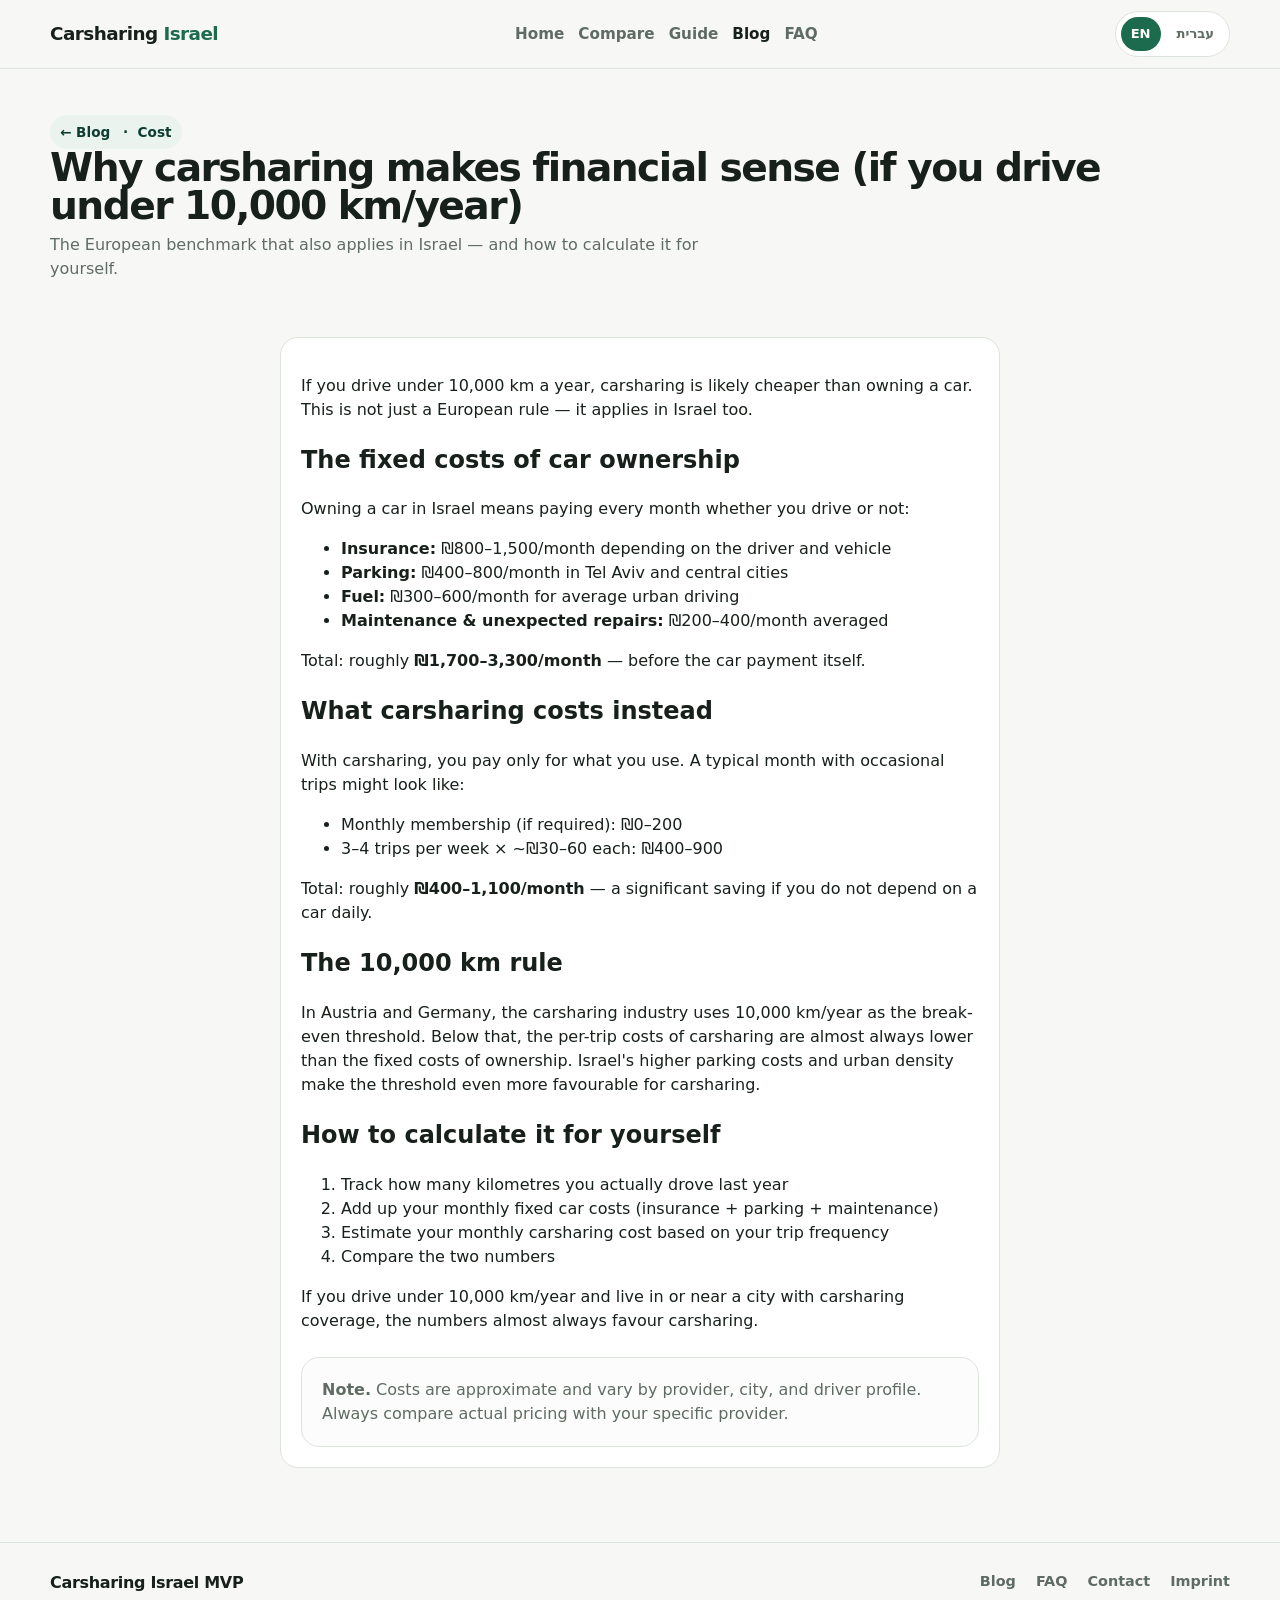
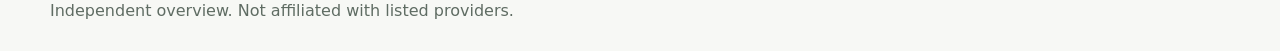
==== blog-10k-rule.html @ b192e404 "Add blog, FAQ, contact pages; EV badges, service icons, tourist section - New pages: blog.html, faq." ====
<!doctype html>
<html lang="en" dir="ltr">
<head>
  <meta charset="utf-8">
  <meta name="viewport" content="width=device-width, initial-scale=1">
  <title>Why carsharing makes financial sense (under 10,000 km/year) | Carsharing Israel</title>
  <link rel="stylesheet" href="css/styles.css">
</head>
<body>
<div id="app">
  <header class="site-header">
    <div class="container nav">
      <a class="brand" href="index.html">Carsharing <span data-i18n="brandIsrael">Israel</span></a>
      <nav class="nav-links" aria-label="Main navigation">
        <a href="index.html" data-i18n="navHome">Home</a>
        <a href="compare.html" data-i18n="navCompare">Compare</a>
        <a href="guide.html" data-i18n="navGuide">Guide</a>
        <a href="blog.html" aria-current="page" data-i18n="navBlog">Blog</a>
        <a href="faq.html" data-i18n="navFaq">FAQ</a>
      </nav>
      <div class="language-switcher" aria-label="Language">
        <button type="button" data-lang-button="en" aria-pressed="true">EN</button>
        <button type="button" data-lang-button="he" aria-pressed="false">עברית</button>
      </div>
    </div>
  </header>
  <main>
    <section class="page-title">
      <div class="container">
        <span class="eyebrow"><a href="blog.html" style="color:inherit;text-decoration:none;">← Blog</a> &nbsp;·&nbsp; Cost</span>
        <h1>Why carsharing makes financial sense (if you drive under 10,000 km/year)</h1>
        <p>The European benchmark that also applies in Israel — and how to calculate it for yourself.</p>
      </div>
    </section>
    <section class="section">
      <div class="container" style="max-width:720px;">
        <article class="page-panel">
          
<p>If you drive under 10,000 km a year, carsharing is likely cheaper than owning a car. This is not just a European rule — it applies in Israel too.</p>

<h2>The fixed costs of car ownership</h2>
<p>Owning a car in Israel means paying every month whether you drive or not:</p>
<ul>
  <li><strong>Insurance:</strong> ₪800–1,500/month depending on the driver and vehicle</li>
  <li><strong>Parking:</strong> ₪400–800/month in Tel Aviv and central cities</li>
  <li><strong>Fuel:</strong> ₪300–600/month for average urban driving</li>
  <li><strong>Maintenance &amp; unexpected repairs:</strong> ₪200–400/month averaged</li>
</ul>
<p>Total: roughly <strong>₪1,700–3,300/month</strong> — before the car payment itself.</p>

<h2>What carsharing costs instead</h2>
<p>With carsharing, you pay only for what you use. A typical month with occasional trips might look like:</p>
<ul>
  <li>Monthly membership (if required): ₪0–200</li>
  <li>3–4 trips per week × ~₪30–60 each: ₪400–900</li>
</ul>
<p>Total: roughly <strong>₪400–1,100/month</strong> — a significant saving if you do not depend on a car daily.</p>

<h2>The 10,000 km rule</h2>
<p>In Austria and Germany, the carsharing industry uses 10,000 km/year as the break-even threshold. Below that, the per-trip costs of carsharing are almost always lower than the fixed costs of ownership. Israel's higher parking costs and urban density make the threshold even more favourable for carsharing.</p>

<h2>How to calculate it for yourself</h2>
<ol>
  <li>Track how many kilometres you actually drove last year</li>
  <li>Add up your monthly fixed car costs (insurance + parking + maintenance)</li>
  <li>Estimate your monthly carsharing cost based on your trip frequency</li>
  <li>Compare the two numbers</li>
</ol>
<p>If you drive under 10,000 km/year and live in or near a city with carsharing coverage, the numbers almost always favour carsharing.</p>

<div class="disclaimer" style="margin-top:24px;">
  <strong>Note.</strong> Costs are approximate and vary by provider, city, and driver profile. Always compare actual pricing with your specific provider.
</div>

        </article>
      </div>
    </section>
  </main>
  <footer class="site-footer">
    <div class="container footer-grid">
      <div class="footer-brand">
        <strong data-i18n="footerName">Carsharing Israel</strong>
        <span data-i18n="footerNote">Independent overview. Not affiliated with listed providers.</span>
      </div>
      <nav class="footer-links" aria-label="Footer navigation">
        <a href="blog.html" data-i18n="footerBlog">Blog</a>
        <a href="faq.html" data-i18n="footerFaq">FAQ</a>
        <a href="contact.html" data-i18n="footerContact">Contact</a>
        <a href="methodology.html" data-i18n="footerImprint">Imprint</a>
      </nav>
    </div>
  </footer>
  <script src="js/i18n.js"></script>
</div>
</body>
</html>
---- css/styles.css ----
:root {
  --bg: #f7f8f5;
  --panel: #ffffff;
  --ink: #17201a;
  --muted: #5f6c63;
  --line: #dde4dc;
  --accent: #1d6b4f;
  --accent-2: #0f3d32;
  --soft: #eaf3ee;
  --warning: #fff4dc;
  --warning-ink: #7a4d00;
  --radius: 18px;
  --max: 1180px;
}

* { box-sizing: border-box; }
/* clip prevents Leaflet/RTL horizontal overflow from shifting the scroll origin */
html { overflow-x: clip; }
body {
  margin: 0;
  overflow-x: hidden;
  font-family: Inter, ui-sans-serif, system-ui, -apple-system, BlinkMacSystemFont, "Segoe UI", sans-serif;
  background: var(--bg);
  color: var(--ink);
  line-height: 1.5;
}
a { color: inherit; }
.container { width: min(var(--max), calc(100% - 32px)); margin: 0 auto; }

.site-header {
  position: sticky;
  top: 0;
  z-index: 5;
  background: rgba(247,248,245,.92);
  border-bottom: 1px solid var(--line);
  backdrop-filter: blur(14px);
}
.nav {
  min-height: 68px;
  display: flex;
  align-items: center;
  justify-content: space-between;
  gap: 18px;
}
.brand { text-decoration: none; font-weight: 800; letter-spacing: -.03em; font-size: 1.15rem; }
.brand span { color: var(--accent); }
.nav-links { display: flex; gap: 14px; flex-wrap: wrap; justify-content: flex-end; }
.nav-links a {
  text-decoration: none;
  color: var(--muted);
  font-weight: 650;
  font-size: .95rem;
}
.nav-links a[aria-current="page"], .nav-links a:hover { color: var(--ink); }

.hero {
  padding: 64px 0 36px;
}
.hero-grid {
  display: grid;
  grid-template-columns: 1.3fr .7fr;
  gap: 28px;
  align-items: stretch;
}
.eyebrow {
  display: inline-flex;
  align-items: center;
  gap: 8px;
  padding: 7px 10px;
  border-radius: 999px;
  background: var(--soft);
  color: var(--accent-2);
  font-weight: 700;
  font-size: .85rem;
}
h1 {
  margin: 18px 0 14px;
  font-size: clamp(2.25rem, 7vw, 5rem);
  line-height: .96;
  letter-spacing: -.06em;
}
.lead {
  margin: 0;
  max-width: 720px;
  color: var(--muted);
  font-size: clamp(1.05rem, 2.5vw, 1.32rem);
}
.hero-actions { display: flex; gap: 12px; flex-wrap: wrap; margin-top: 26px; }
.button {
  display: inline-flex;
  align-items: center;
  justify-content: center;
  min-height: 44px;
  padding: 0 18px;
  border-radius: 999px;
  text-decoration: none;
  font-weight: 750;
  border: 1px solid var(--accent);
}
.button.primary { background: var(--accent); color: white; }
.button.secondary { background: transparent; color: var(--accent-2); }
.stat-panel {
  background: var(--panel);
  border: 1px solid var(--line);
  border-radius: var(--radius);
  padding: 24px;
  display: grid;
  align-content: center;
  gap: 12px;
}
.stat {
  padding: 14px 0;
  border-bottom: 1px solid var(--line);
}
.stat:last-child { border-bottom: none; }
.stat strong { display: block; font-size: 1.6rem; letter-spacing: -.04em; }
.stat span { color: var(--muted); font-weight: 650; font-size: .95rem; }

.section { padding: 34px 0; }
.section-header {
  display: flex;
  justify-content: space-between;
  align-items: end;
  gap: 20px;
  margin-bottom: 18px;
}
.section-header h2, .page-title h1 { margin: 0; font-size: clamp(1.6rem, 4vw, 2.45rem); letter-spacing: -.04em; }
.section-header p, .page-title p { color: var(--muted); max-width: 720px; margin: 8px 0 0; }

.filters {
  background: var(--panel);
  border: 1px solid var(--line);
  border-radius: var(--radius);
  padding: 18px;
  display: grid;
  grid-template-columns: repeat(7, minmax(0, 1fr));
  gap: 12px;
  margin-bottom: 20px;
}
.filter-field label {
  display: block;
  font-size: .78rem;
  font-weight: 800;
  color: var(--muted);
  margin-bottom: 6px;
  text-transform: uppercase;
  letter-spacing: .05em;
}
select, button.reset {
  width: 100%;
  min-height: 42px;
  border: 1px solid var(--line);
  border-radius: 12px;
  background: #fff;
  padding: 0 10px;
  color: var(--ink);
  font: inherit;
}
button.reset { cursor: pointer; font-weight: 750; color: var(--accent-2); }

.result-count { color: var(--muted); font-weight: 700; margin: 0 0 14px; }
.provider-grid {
  display: grid;
  grid-template-columns: repeat(3, minmax(0, 1fr));
  gap: 16px;
}
.provider-card {
  background: var(--panel);
  border: 1px solid var(--line);
  border-radius: var(--radius);
  padding: 18px;
  display: flex;
  flex-direction: column;
  min-height: 100%;
}
.card-top { display: flex; justify-content: space-between; gap: 10px; align-items: flex-start; }
.provider-card h3 { margin: 0; font-size: 1.22rem; letter-spacing: -.03em; }
.hebrew { color: var(--muted); font-weight: 700; margin-top: 2px; }
.provider-card p { color: var(--muted); }
.badges { display: flex; flex-wrap: wrap; gap: 7px; margin: 10px 0; }
.badge {
  display: inline-flex;
  align-items: center;
  border: 1px solid var(--line);
  background: #fbfcfb;
  border-radius: 999px;
  padding: 5px 9px;
  font-size: .78rem;
  font-weight: 750;
  color: var(--muted);
}
.badge.high { background: var(--soft); color: var(--accent-2); border-color: #cfe1d7; }
.badge.medium { background: var(--warning); color: var(--warning-ink); border-color: #f0ddab; }
.meta-list { display: grid; gap: 10px; margin: 14px 0; }
.meta-item strong { display: block; font-size: .78rem; text-transform: uppercase; color: var(--muted); letter-spacing: .06em; }
.meta-item span { font-weight: 650; }
.card-footer { margin-top: auto; padding-top: 14px; display: flex; justify-content: space-between; gap: 10px; align-items: center; }
.card-footer a { color: var(--accent); font-weight: 800; text-decoration: none; }
.small-note { color: var(--muted); font-size: .82rem; }

.choice-grid { display: grid; grid-template-columns: repeat(4, minmax(0, 1fr)); gap: 14px; }
.choice-card, .guide-card, .disclaimer, .page-panel {
  background: var(--panel);
  border: 1px solid var(--line);
  border-radius: var(--radius);
  padding: 20px;
}
.choice-card h3, .guide-card h2 { margin: 0 0 8px; letter-spacing: -.03em; }
.choice-card p, .guide-card p, .guide-card li { color: var(--muted); }

.table-wrap {
  overflow-x: auto;
  background: var(--panel);
  border: 1px solid var(--line);
  border-radius: var(--radius);
}
table { width: 100%; border-collapse: collapse; min-width: 900px; }
th, td { text-align: left; padding: 14px; border-bottom: 1px solid var(--line); vertical-align: top; }
th { font-size: .78rem; text-transform: uppercase; color: var(--muted); letter-spacing: .06em; background: #fbfcfb; }
td { font-size: .95rem; }
tr:last-child td { border-bottom: none; }
.table-link { color: var(--accent); font-weight: 800; text-decoration: none; }

.page-title { padding: 46px 0 22px; }
.guide-grid { display: grid; grid-template-columns: 1fr 1fr; gap: 16px; }
.disclaimer { background: #fbfcfb; color: var(--muted); }
.site-footer { margin-top: 40px; padding: 28px 0; border-top: 1px solid var(--line); color: var(--muted); }
.footer-inner { display: flex; justify-content: space-between; gap: 16px; flex-wrap: wrap; }
.empty { background: var(--panel); border: 1px dashed var(--line); border-radius: var(--radius); padding: 28px; color: var(--muted); }


.quick-start { padding-top: 18px; }
.quick-choice-grid { align-items: stretch; }
.choice-button {
  text-align: left;
  cursor: pointer;
  font: inherit;
  color: inherit;
}
.choice-button:hover, .choice-button:focus-visible {
  border-color: var(--accent);
  outline: none;
}
.choice-button.active {
  border-color: var(--accent);
  background: var(--soft);
}
.skip-link {
  position: absolute;
  left: -9999px;
  top: auto;
  width: 1px;
  height: 1px;
  overflow: hidden;
}
.skip-link:focus {
  position: fixed;
  top: 12px;
  left: 12px;
  width: auto;
  height: auto;
  padding: 8px 16px;
  background: var(--accent);
  color: #fff;
  border-radius: 8px;
  font-weight: 700;
  z-index: 100;
  text-decoration: none;
}
.taxonomy-strip { padding-top: 18px; }
.section-header.compact { margin-bottom: 14px; }
.taxonomy-grid {
  display: grid;
  grid-template-columns: repeat(4, minmax(0, 1fr));
  gap: 14px;
}
.taxonomy-card {
  background: var(--soft);
  border: 1px solid #cfe1d7;
  border-radius: var(--radius);
  padding: 18px;
}
.taxonomy-card h3 { margin: 0 0 8px; letter-spacing: -.03em; }
.taxonomy-card p { margin: 0; color: var(--muted); }
.primary-filter select { border-color: #b7d1c3; }
.methodology-callout {
  display: flex;
  align-items: center;
  justify-content: space-between;
  gap: 18px;
  background: var(--panel);
  border: 1px solid var(--line);
  border-radius: var(--radius);
  padding: 22px;
}
.methodology-callout h2 { margin: 0 0 8px; letter-spacing: -.04em; }
.methodology-callout p { margin: 0; color: var(--muted); max-width: 820px; }

@media (max-width: 920px) {
  .hero-grid, .guide-grid { grid-template-columns: 1fr; }
  .filters { grid-template-columns: repeat(2, minmax(0, 1fr)); }
  .provider-grid { grid-template-columns: repeat(2, minmax(0, 1fr)); }
  .choice-grid, .taxonomy-grid { grid-template-columns: repeat(2, minmax(0, 1fr)); }
}
@media (max-width: 620px) {
  .container { width: min(var(--max), calc(100% - 22px)); }
  /* compact sticky nav: brand + switcher on one row, links below */
  .nav { padding: 10px 0; gap: 8px; flex-wrap: wrap; }
  .brand { font-size: 1rem; }
  .nav-links { order: 3; width: 100%; justify-content: flex-start; gap: 10px; }
  .nav-links a { font-size: .88rem; }
  .language-switcher { margin-left: auto; }
  .hero { padding-top: 28px; }
  h1 { font-size: clamp(1.9rem, 9vw, 3rem); }
  /* hide taxonomy strip on mobile — too much info density */
  .taxonomy-strip { display: none; }
  /* 2-col filters instead of 1 — less scrolling */
  .filters { grid-template-columns: repeat(2, minmax(0, 1fr)); gap: 8px; padding: 12px; }
  .provider-grid { grid-template-columns: 1fr; }
  .choice-grid { grid-template-columns: repeat(2, minmax(0, 1fr)); }
  .section-header { display: block; }
  .methodology-callout { display: block; }
  .methodology-callout .button { margin-top: 16px; }
  .card-footer { display: block; }
  .card-footer a { display: inline-block; margin-top: 8px; }
  /* reduce card padding on mobile */
  .provider-card { padding: 14px; }
  .stat-panel { padding: 16px; }
}

.map-layout {
  display: grid;
  grid-template-columns: minmax(0, 1.4fr) minmax(280px, .6fr);
  gap: 18px;
  align-items: stretch;
}
.map-card,
.map-panel {
  background: var(--panel);
  border: 1px solid var(--line);
  border-radius: var(--radius);
  overflow: hidden;
}
.coverage-map {
  width: 100%;
  min-height: 460px;
  background: #e7eee9;
  /* Leaflet positions tiles absolutely; force LTR so tiles don't escape in RTL mode */
  direction: ltr;
  overflow: hidden;
}
.map-fallback {
  margin: 0;
  padding: 12px 16px 16px;
  color: var(--muted);
  font-size: .9rem;
  border-top: 1px solid var(--line);
}
.map-panel {
  padding: 22px;
}
.map-panel h3 {
  margin: 0 0 10px;
  letter-spacing: -.03em;
}
.map-panel ul {
  margin: 0 0 18px;
  padding-left: 18px;
  color: var(--muted);
}
.map-panel li + li { margin-top: 8px; }
.coverage-list {
  display: grid;
  gap: 10px;
}
.coverage-city {
  border: 1px solid var(--line);
  border-radius: 14px;
  padding: 12px;
  background: var(--bg);
}
.coverage-city strong {
  display: block;
  margin-bottom: 4px;
}
.coverage-city span {
  color: var(--muted);
  font-size: .9rem;
}
.leaflet-popup-content {
  font-family: Inter, ui-sans-serif, system-ui, -apple-system, BlinkMacSystemFont, "Segoe UI", sans-serif;
}
.leaflet-popup-content strong { display: block; margin-bottom: 4px; }

@media (max-width: 920px) {
  .map-layout { grid-template-columns: 1fr; }
  .coverage-map { min-height: 380px; }
}
@media (max-width: 620px) {
  .coverage-map { min-height: 320px; }
}

.language-switcher {
  display: inline-flex;
  align-items: center;
  gap: 6px;
  padding: 5px;
  border: 1px solid var(--line);
  border-radius: 999px;
  background: var(--panel);
  color: var(--muted);
  font-size: .82rem;
  font-weight: 750;
}
.language-switcher button {
  border: 0;
  border-radius: 999px;
  padding: 7px 10px;
  background: transparent;
  color: var(--muted);
  font: inherit;
  cursor: pointer;
}
.language-switcher button[aria-pressed="true"] {
  background: var(--accent);
  color: #fff;
}
.provider-heading,
.table-provider {
  display: flex;
  align-items: center;
  gap: 10px;
}
.provider-logo,
.table-logo {
  width: 38px;
  height: 38px;
  border-radius: 11px;
  border: 1px solid var(--line);
  background: #fff;
  object-fit: contain;
  padding: 5px;
  flex: 0 0 auto;
}
.table-logo {
  width: 32px;
  height: 32px;
  border-radius: 9px;
}
#app[dir="rtl"] {
  font-family: Arial, "Noto Sans Hebrew", "Rubik", system-ui, sans-serif;
}
/* RTL layout — dir="rtl" on #app already reverses flex row direction,
   so we do NOT add row-reverse here (that would cancel out RTL). */
#app[dir="rtl"] .nav-links { justify-content: flex-start; }
#app[dir="rtl"] .choice-button { text-align: right; }
#app[dir="rtl"] th,
#app[dir="rtl"] td { text-align: right; }
#app[dir="rtl"] .map-panel ul,
#app[dir="rtl"] .guide-card ul { padding-left: 0; padding-right: 18px; }
#app[dir="rtl"] h1 { letter-spacing: -.04em; }
#app[dir="rtl"] .leaflet-popup-content { direction: rtl; text-align: right; }
#app[dir="rtl"] .card-footer a,
#app[dir="rtl"] .table-link { direction: ltr; unicode-bidi: isolate; }
#app[dir="rtl"] .meta-item strong,
#app[dir="rtl"] .filter-field label { text-align: right; }

@media (max-width: 620px) {
  .language-switcher { align-self: center; }
  #app[dir="rtl"] .language-switcher { margin-left: 0; margin-right: auto; }
  #app[dir="rtl"] .nav-links { justify-content: flex-start; }
}

/* ── EV badge ──────────────────────────────────────────────────────────── */
.badge.ev {
  background: #e8f5e9;
  color: #2e7d32;
  border-color: #a5d6a7;
}

/* ── Tourist quick-start link card ─────────────────────────────────────── */
.choice-link {
  text-decoration: none;
  display: block;
  text-align: left;
  color: inherit;
  border-left: 3px solid var(--accent);
}
.choice-link:hover, .choice-link:focus-visible {
  border-color: var(--accent);
  background: var(--soft);
  outline: none;
}

/* ── 5-column quick-start grid on large screens ─────────────────────────── */
@media (min-width: 921px) {
  .five-col { grid-template-columns: repeat(5, minmax(0, 1fr)); }
}

/* ── Footer grid ────────────────────────────────────────────────────────── */
.footer-grid {
  display: flex;
  justify-content: space-between;
  align-items: flex-start;
  gap: 24px;
  flex-wrap: wrap;
}
.footer-brand {
  display: flex;
  flex-direction: column;
  gap: 4px;
}
.footer-brand strong { color: var(--ink); font-size: 1rem; letter-spacing: -.02em; }
.footer-links {
  display: flex;
  gap: 20px;
  flex-wrap: wrap;
  align-items: center;
}
.footer-links a {
  color: var(--muted);
  text-decoration: none;
  font-weight: 650;
  font-size: .9rem;
}
.footer-links a:hover { color: var(--ink); }

/* ── Blog / FAQ page styles ─────────────────────────────────────────────── */
.blog-grid { display: grid; grid-template-columns: repeat(2, minmax(0, 1fr)); gap: 20px; }
.blog-card {
  background: var(--panel);
  border: 1px solid var(--line);
  border-radius: var(--radius);
  padding: 24px;
  text-decoration: none;
  color: inherit;
  display: flex;
  flex-direction: column;
  gap: 10px;
}
.blog-card:hover { border-color: var(--accent); }
.blog-card h2 { margin: 0; font-size: 1.25rem; letter-spacing: -.03em; }
.blog-card p { margin: 0; color: var(--muted); }
.blog-tag { display: inline-block; background: var(--soft); color: var(--accent-2); border-radius: 999px; padding: 4px 10px; font-size: .78rem; font-weight: 750; }
.faq-list { display: grid; gap: 12px; }
.faq-item {
  background: var(--panel);
  border: 1px solid var(--line);
  border-radius: var(--radius);
  padding: 20px;
}
.faq-item h3 { margin: 0 0 8px; font-size: 1rem; letter-spacing: -.02em; }
.faq-item p { margin: 0; color: var(--muted); }

@media (max-width: 920px) {
  .blog-grid { grid-template-columns: 1fr; }
}
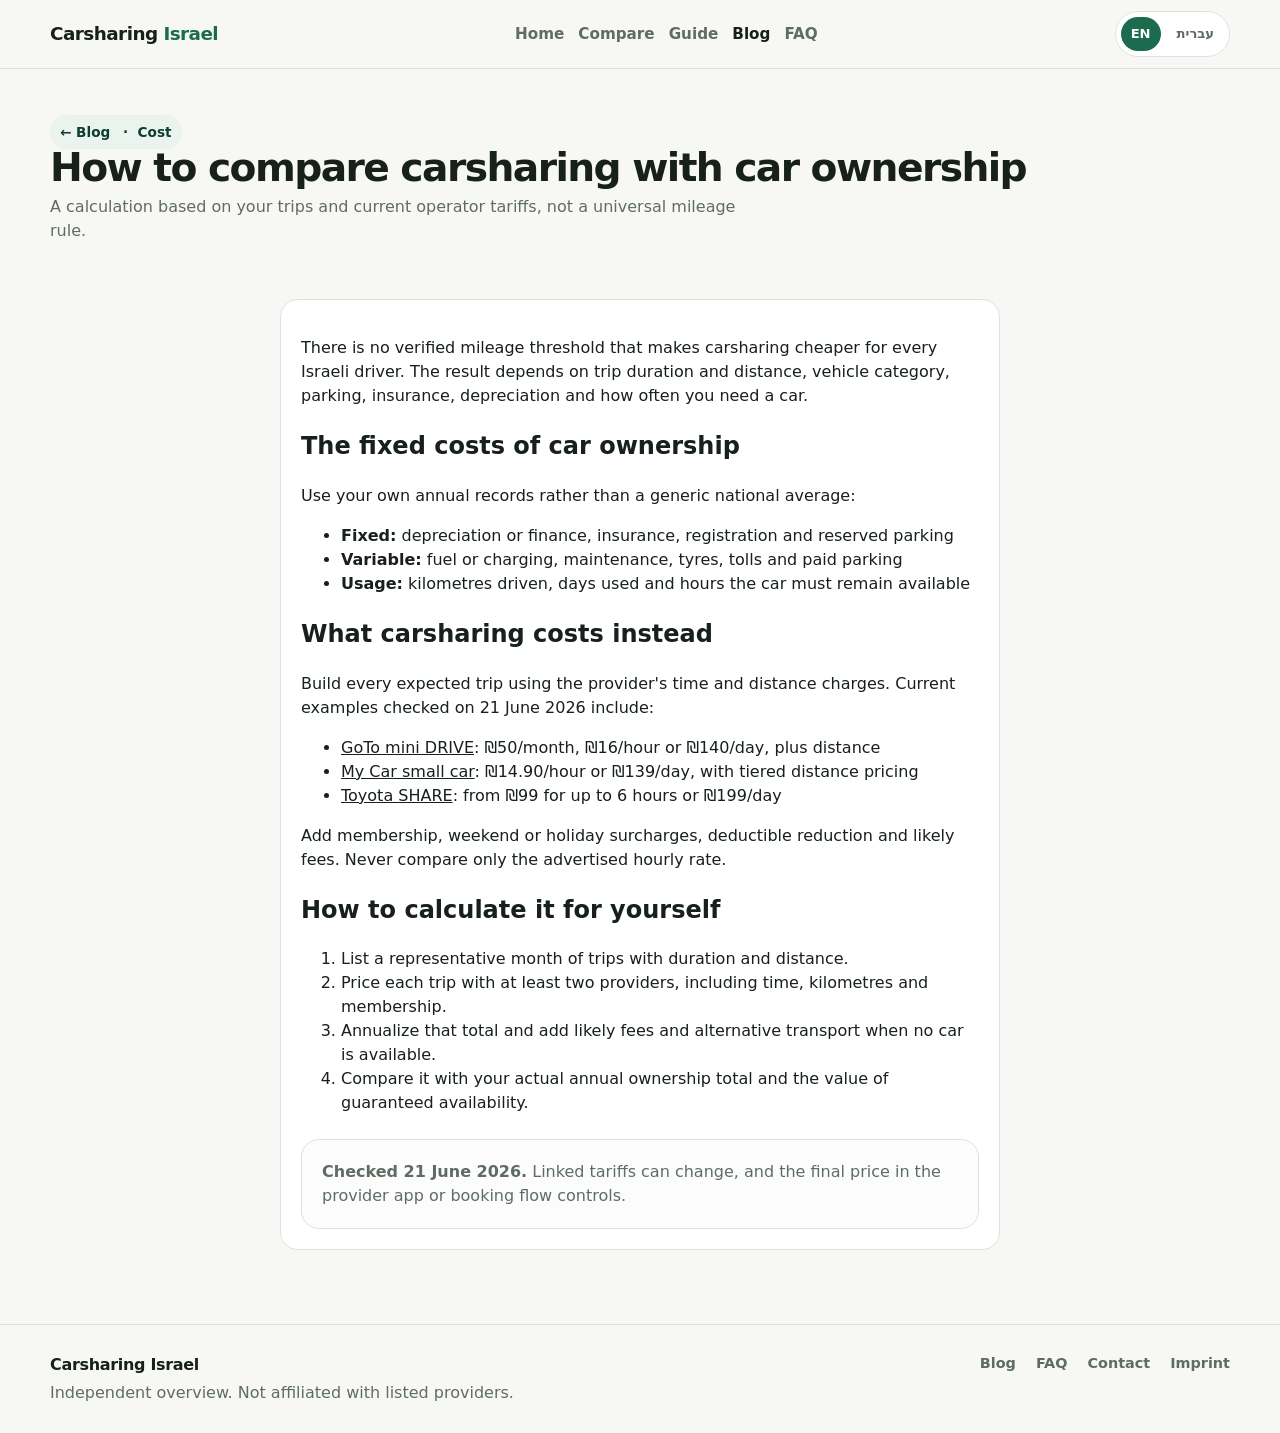
==== commit 3754f235: "Add sources, real pricing data, and content updates - providers.js: full sources array, lastChecked " ====
--- a/blog-10k-rule.html
+++ b/blog-10k-rule.html
@@ -3,8 +3,16 @@
 <head>
   <meta charset="utf-8">
   <meta name="viewport" content="width=device-width, initial-scale=1">
-  <title>Why carsharing makes financial sense (under 10,000 km/year) | Carsharing Israel</title>
+  <title>How to compare carsharing with car ownership | Carsharing Israel</title>
   <link rel="stylesheet" href="css/styles.css">
+  <!-- Google Analytics — replace G-XXXXXXXXXX with your property ID -->
+  <script async src="https://www.googletagmanager.com/gtag/js?id=G-XXXXXXXXXX"></script>
+  <script>
+    window.dataLayer = window.dataLayer || [];
+    function gtag(){dataLayer.push(arguments);}
+    gtag('js', new Date());
+    gtag('config', 'G-XXXXXXXXXX');
+  </script>
 </head>
 <body>
 <div id="app">
@@ -28,48 +36,43 @@
     <section class="page-title">
       <div class="container">
         <span class="eyebrow"><a href="blog.html" style="color:inherit;text-decoration:none;">← Blog</a> &nbsp;·&nbsp; Cost</span>
-        <h1>Why carsharing makes financial sense (if you drive under 10,000 km/year)</h1>
-        <p>The European benchmark that also applies in Israel — and how to calculate it for yourself.</p>
+        <h1>How to compare carsharing with car ownership</h1>
+        <p>A calculation based on your trips and current operator tariffs, not a universal mileage rule.</p>
       </div>
     </section>
     <section class="section">
       <div class="container" style="max-width:720px;">
         <article class="page-panel">
           
-<p>If you drive under 10,000 km a year, carsharing is likely cheaper than owning a car. This is not just a European rule — it applies in Israel too.</p>
+<p>There is no verified mileage threshold that makes carsharing cheaper for every Israeli driver. The result depends on trip duration and distance, vehicle category, parking, insurance, depreciation and how often you need a car.</p>
 
 <h2>The fixed costs of car ownership</h2>
-<p>Owning a car in Israel means paying every month whether you drive or not:</p>
+<p>Use your own annual records rather than a generic national average:</p>
 <ul>
-  <li><strong>Insurance:</strong> ₪800–1,500/month depending on the driver and vehicle</li>
-  <li><strong>Parking:</strong> ₪400–800/month in Tel Aviv and central cities</li>
-  <li><strong>Fuel:</strong> ₪300–600/month for average urban driving</li>
-  <li><strong>Maintenance &amp; unexpected repairs:</strong> ₪200–400/month averaged</li>
+  <li><strong>Fixed:</strong> depreciation or finance, insurance, registration and reserved parking</li>
+  <li><strong>Variable:</strong> fuel or charging, maintenance, tyres, tolls and paid parking</li>
+  <li><strong>Usage:</strong> kilometres driven, days used and hours the car must remain available</li>
 </ul>
-<p>Total: roughly <strong>₪1,700–3,300/month</strong> — before the car payment itself.</p>
 
 <h2>What carsharing costs instead</h2>
-<p>With carsharing, you pay only for what you use. A typical month with occasional trips might look like:</p>
+<p>Build every expected trip using the provider's time and distance charges. Current examples checked on 21 June 2026 include:</p>
 <ul>
-  <li>Monthly membership (if required): ₪0–200</li>
-  <li>3–4 trips per week × ~₪30–60 each: ₪400–900</li>
+  <li><a href="https://gotoglobal.com/pricing-list/" target="_blank" rel="noopener noreferrer">GoTo mini DRIVE</a>: ₪50/month, ₪16/hour or ₪140/day, plus distance</li>
+  <li><a href="https://www.mycar-israel.com/price" target="_blank" rel="noopener noreferrer">My Car small car</a>: ₪14.90/hour or ₪139/day, with tiered distance pricing</li>
+  <li><a href="https://www.toyota.co.il/discover-toyota/toyota-share" target="_blank" rel="noopener noreferrer">Toyota SHARE</a>: from ₪99 for up to 6 hours or ₪199/day</li>
 </ul>
-<p>Total: roughly <strong>₪400–1,100/month</strong> — a significant saving if you do not depend on a car daily.</p>
-
-<h2>The 10,000 km rule</h2>
-<p>In Austria and Germany, the carsharing industry uses 10,000 km/year as the break-even threshold. Below that, the per-trip costs of carsharing are almost always lower than the fixed costs of ownership. Israel's higher parking costs and urban density make the threshold even more favourable for carsharing.</p>
+<p>Add membership, weekend or holiday surcharges, deductible reduction and likely fees. Never compare only the advertised hourly rate.</p>
 
 <h2>How to calculate it for yourself</h2>
 <ol>
-  <li>Track how many kilometres you actually drove last year</li>
-  <li>Add up your monthly fixed car costs (insurance + parking + maintenance)</li>
-  <li>Estimate your monthly carsharing cost based on your trip frequency</li>
-  <li>Compare the two numbers</li>
+  <li>List a representative month of trips with duration and distance.</li>
+  <li>Price each trip with at least two providers, including time, kilometres and membership.</li>
+  <li>Annualize that total and add likely fees and alternative transport when no car is available.</li>
+  <li>Compare it with your actual annual ownership total and the value of guaranteed availability.</li>
 </ol>
-<p>If you drive under 10,000 km/year and live in or near a city with carsharing coverage, the numbers almost always favour carsharing.</p>
 
 <div class="disclaimer" style="margin-top:24px;">
-  <strong>Note.</strong> Costs are approximate and vary by provider, city, and driver profile. Always compare actual pricing with your specific provider.
+  <strong>Checked 21 June 2026.</strong> Linked tariffs can change, and the final price in the provider app or booking flow controls.
 </div>
 
         </article>
@@ -93,4 +96,4 @@
   <script src="js/i18n.js"></script>
 </div>
 </body>
-</html>+</html>
--- a/css/styles.css
+++ b/css/styles.css
@@ -194,6 +194,22 @@
 .meta-list { display: grid; gap: 10px; margin: 14px 0; }
 .meta-item strong { display: block; font-size: .78rem; text-transform: uppercase; color: var(--muted); letter-spacing: .06em; }
 .meta-item span { font-weight: 650; }
+.price-snapshot {
+  border: 1px solid #cfe1d7;
+  border-radius: 12px;
+  background: var(--soft);
+  padding: 11px;
+}
+.price-snapshot span { display: block; line-height: 1.5; }
+.source-list { display: grid; gap: 5px; }
+.source-link {
+  color: var(--accent);
+  font-weight: 750;
+  text-decoration: underline;
+  text-decoration-thickness: 1px;
+  text-underline-offset: 3px;
+}
+.source-link small { color: var(--muted); font-weight: 650; }
 .card-footer { margin-top: auto; padding-top: 14px; display: flex; justify-content: space-between; gap: 10px; align-items: center; }
 .card-footer a { color: var(--accent); font-weight: 800; text-decoration: none; }
 .small-note { color: var(--muted); font-size: .82rem; }
@@ -214,7 +230,7 @@
   border: 1px solid var(--line);
   border-radius: var(--radius);
 }
-table { width: 100%; border-collapse: collapse; min-width: 900px; }
+table { width: 100%; border-collapse: collapse; min-width: 1500px; }
 th, td { text-align: left; padding: 14px; border-bottom: 1px solid var(--line); vertical-align: top; }
 th { font-size: .78rem; text-transform: uppercase; color: var(--muted); letter-spacing: .06em; background: #fbfcfb; }
 td { font-size: .95rem; }
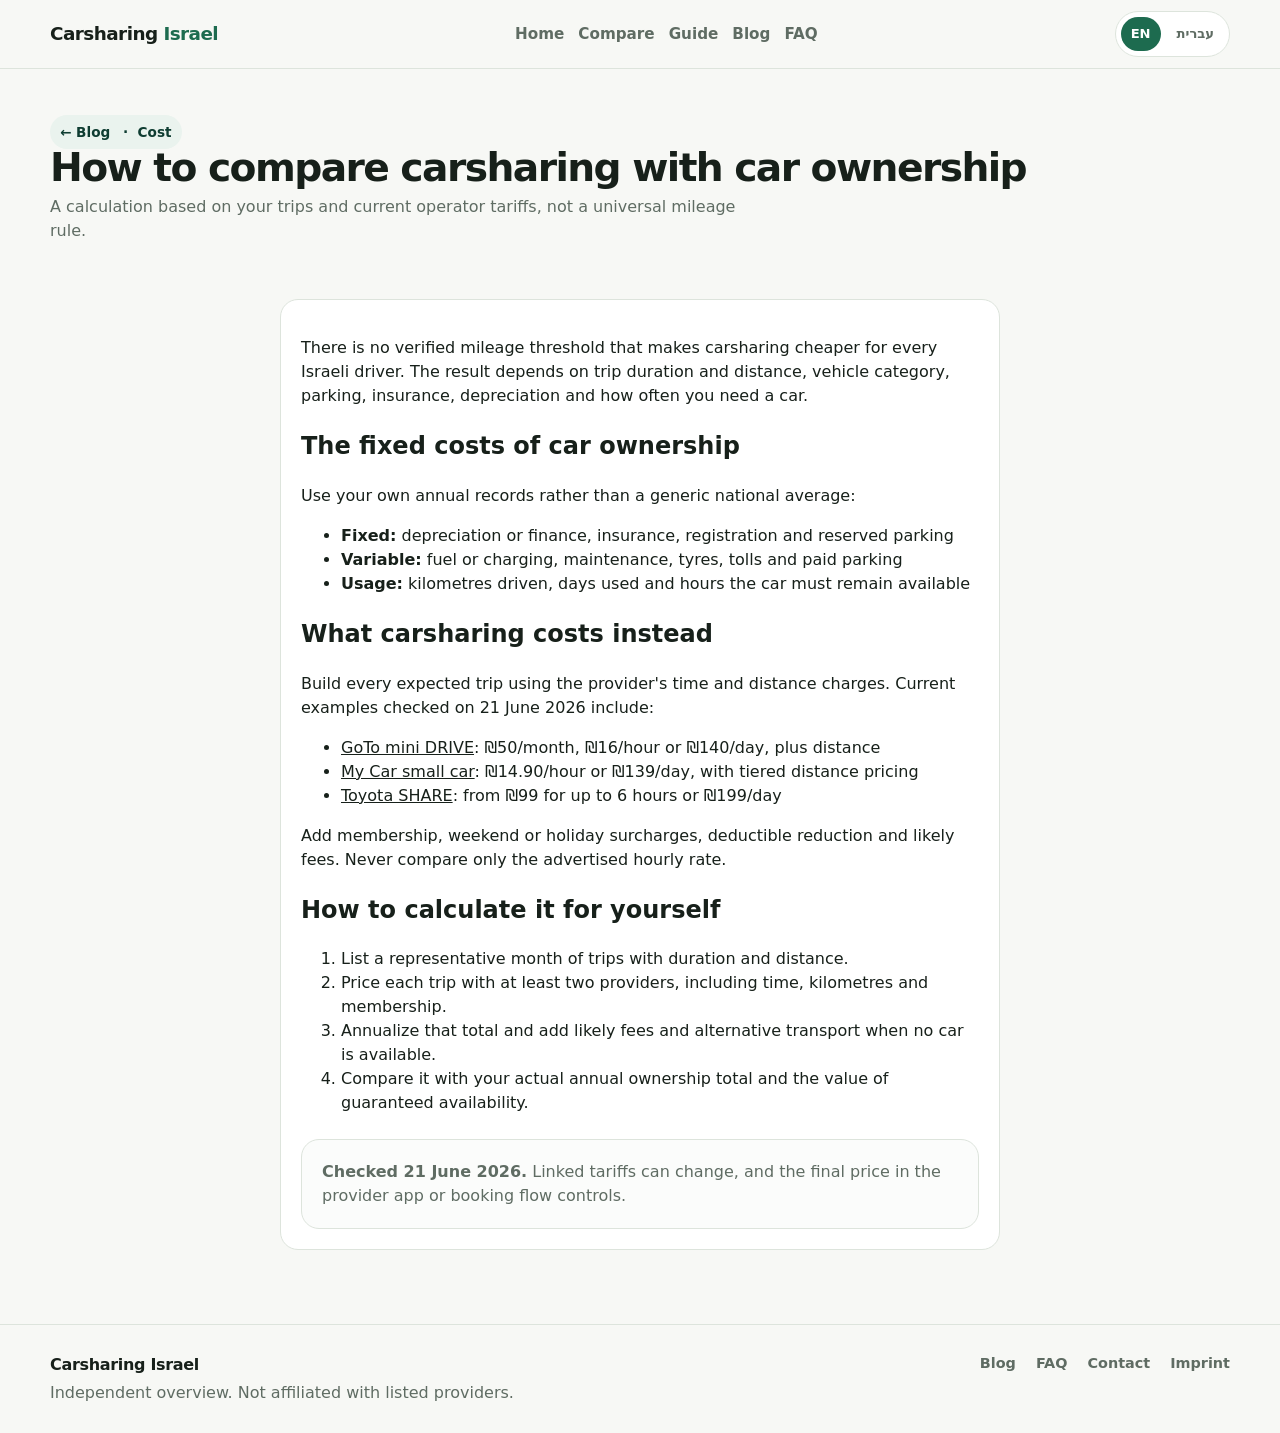
==== commit 039cd918: "Add Hebrew to blog index and cost article; add data-lang block support to i18n.js - blog.html: all t" ====
--- a/blog-10k-rule.html
+++ b/blog-10k-rule.html
@@ -23,7 +23,7 @@
         <a href="index.html" data-i18n="navHome">Home</a>
         <a href="compare.html" data-i18n="navCompare">Compare</a>
         <a href="guide.html" data-i18n="navGuide">Guide</a>
-        <a href="blog.html" aria-current="page" data-i18n="navBlog">Blog</a>
+        <a href="blog.html" data-i18n="navBlog">Blog</a>
         <a href="faq.html" data-i18n="navFaq">FAQ</a>
       </nav>
       <div class="language-switcher" aria-label="Language">
@@ -35,15 +35,19 @@
   <main>
     <section class="page-title">
       <div class="container">
-        <span class="eyebrow"><a href="blog.html" style="color:inherit;text-decoration:none;">← Blog</a> &nbsp;·&nbsp; Cost</span>
-        <h1>How to compare carsharing with car ownership</h1>
-        <p>A calculation based on your trips and current operator tariffs, not a universal mileage rule.</p>
+        <span class="eyebrow" data-lang="en"><a href="blog.html" style="color:inherit;text-decoration:none;">← Blog</a> &nbsp;·&nbsp; Cost</span>
+        <span class="eyebrow" data-lang="he" style="display:none"><a href="blog.html" style="color:inherit;text-decoration:none;">← בלוג</a> &nbsp;·&nbsp; עלויות</span>
+        <h1 data-lang="en">How to compare carsharing with car ownership</h1>
+        <h1 data-lang="he" style="display:none">כיצד להשוות שיתוף רכב עם בעלות על רכב</h1>
+        <p data-lang="en">A calculation based on your trips and current operator tariffs, not a universal mileage rule.</p>
+        <p data-lang="he" style="display:none">חישוב המבוסס על הנסיעות שלכם ותעריפי הספקים הנוכחיים, לא על כלל קילומטראז׳ אוניברסלי.</p>
       </div>
     </section>
     <section class="section">
       <div class="container" style="max-width:720px;">
         <article class="page-panel">
-          
+
+          <div data-lang="en">
 <p>There is no verified mileage threshold that makes carsharing cheaper for every Israeli driver. The result depends on trip duration and distance, vehicle category, parking, insurance, depreciation and how often you need a car.</p>
 
 <h2>The fixed costs of car ownership</h2>
@@ -74,6 +78,40 @@
 <div class="disclaimer" style="margin-top:24px;">
   <strong>Checked 21 June 2026.</strong> Linked tariffs can change, and the final price in the provider app or booking flow controls.
 </div>
+          </div>
+
+          <div data-lang="he" style="display:none">
+<p>אין סף קילומטראז׳ מאומת שהופך שיתוף רכב לזול יותר עבור כל נהג ישראלי. התוצאה תלויה במשך הנסיעה והמרחק, קטגוריית הרכב, החניה, הביטוח, הפחת ותדירות הצורך ברכב.</p>
+
+<h2>העלויות הקבועות של בעלות על רכב</h2>
+<p>השתמשו בנתונים השנתיים שלכם במקום בממוצע לאומי כללי:</p>
+<ul>
+  <li><strong>קבועות:</strong> פחת או מימון, ביטוח, רישוי וחניה שמורה</li>
+  <li><strong>משתנות:</strong> דלק או טעינה, תחזוקה, צמיגים, אגרות ותשלומי חניה</li>
+  <li><strong>שימוש:</strong> קילומטרים שנסעתם, ימי שימוש ושעות שהרכב חייב להיות זמין</li>
+</ul>
+
+<h2>מה שיתוף רכב עולה במקום</h2>
+<p>חשבו כל נסיעה צפויה לפי עלות הזמן והמרחק של הספק. דוגמאות עדכניות שנבדקו ב-21 ביוני 2026 כוללות:</p>
+<ul>
+  <li><a href="https://gotoglobal.com/pricing-list/" target="_blank" rel="noopener noreferrer">GoTo מיני DRIVE</a>: ₪50/חודש, ₪16/שעה או ₪140/יום, בתוספת מרחק</li>
+  <li><a href="https://www.mycar-israel.com/price" target="_blank" rel="noopener noreferrer">My Car רכב קטן</a>: ₪14.90/שעה או ₪139/יום, עם תמחור מרחק מדורג</li>
+  <li><a href="https://www.toyota.co.il/discover-toyota/toyota-share" target="_blank" rel="noopener noreferrer">Toyota SHARE</a>: החל מ-₪99 לעד 6 שעות או ₪199/יום</li>
+</ul>
+<p>הוסיפו מנוי, תוספות סוף שבוע או חג, הפחתת השתתפות עצמית ועמלות אפשריות. לעולם אל תשוו רק את התעריף השעתי המפורסם.</p>
+
+<h2>כיצד לחשב עבור עצמכם</h2>
+<ol>
+  <li>רשמו חודש נסיעות אופייני עם משך וקילומטרים.</li>
+  <li>תמחרו כל נסיעה עם לפחות שני ספקים, כולל זמן, קילומטרים ומנוי.</li>
+  <li>המירו לשנה, הוסיפו עמלות סבירות ועלות תחבורה חלופית כאשר אין רכב זמין.</li>
+  <li>השוו לסך העלות השנתית בפועל של הבעלות ולערך הזמינות המובטחת.</li>
+</ol>
+
+<div class="disclaimer" style="margin-top:24px;">
+  <strong>נבדק ב-21 ביוני 2026.</strong> תעריפים מקושרים עשויים להשתנות, והמחיר הסופי באפליקציה או בתהליך ההזמנה של הספק הוא הקובע.
+</div>
+          </div>
 
         </article>
       </div>
